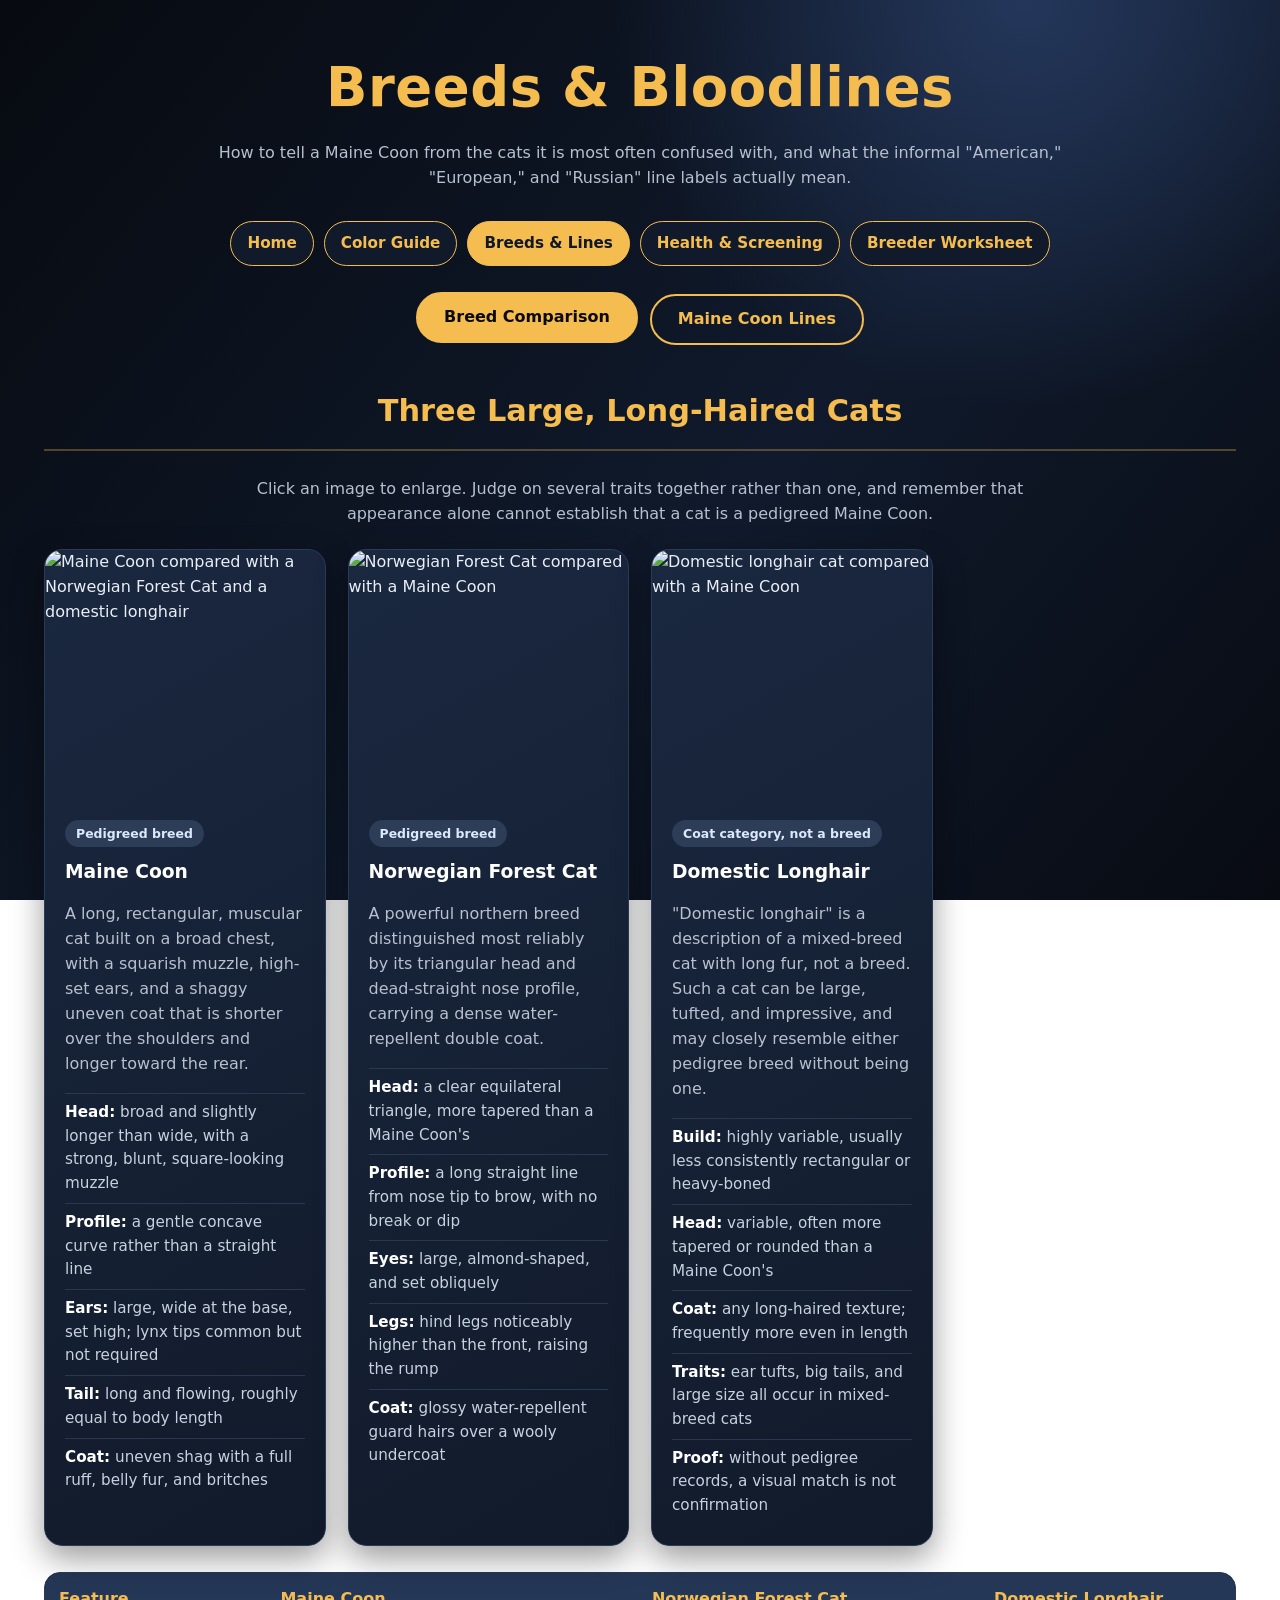
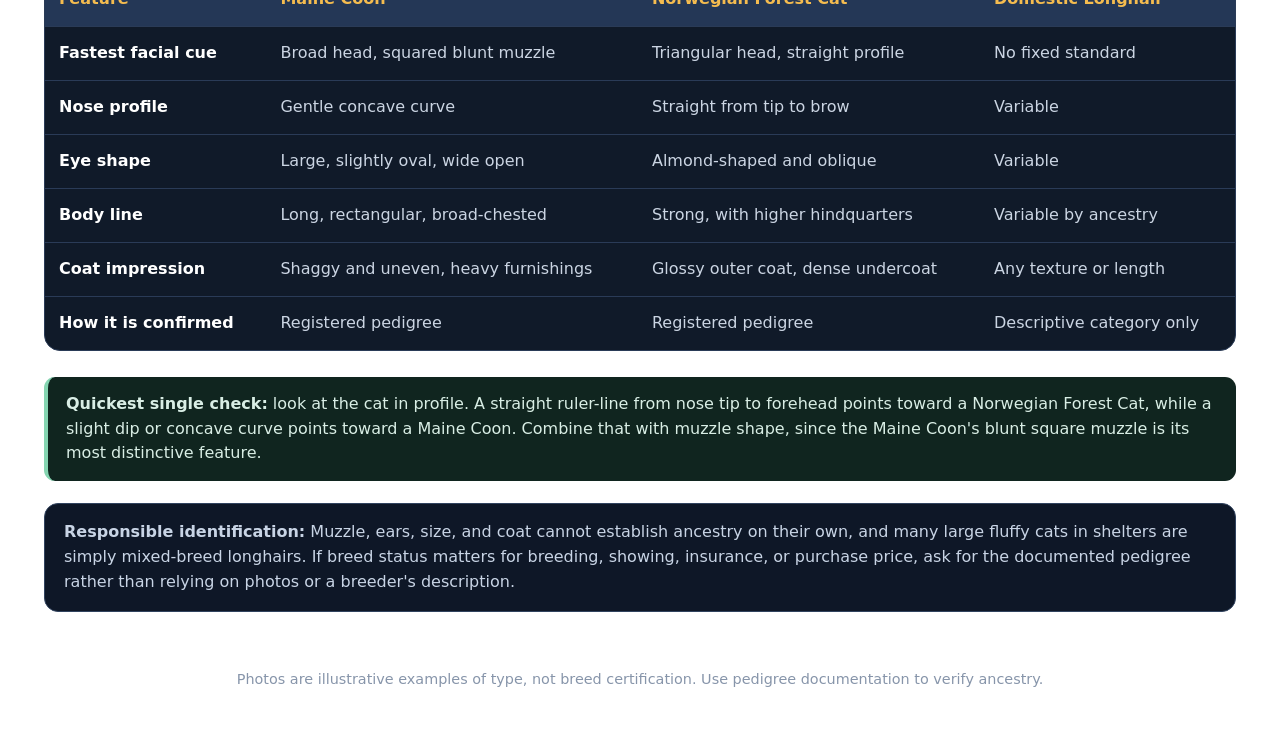
==== breeds.html @ 65a2067d "Add files via upload" ====
<!doctype html>
<html lang="en">
<head>
<meta charset="utf-8">
<meta name="viewport" content="width=device-width,initial-scale=1">
<title>Maine Coon vs Look-Alikes &amp; Bloodlines</title>
<meta name="description" content="Compare Maine Coon, Norwegian Forest Cat, and domestic longhair, plus American, European, and Russian Maine Coon type labels.">
<link rel="stylesheet" href="/styles.css">
</head>
<body>
<div class="wrap">

<header class="hero">
  <h1>Breeds &amp; Bloodlines</h1>
  <p class="lead">How to tell a Maine Coon from the cats it is most often confused with, and what the informal "American," "European," and "Russian" line labels actually mean.</p>
</header>

<nav class="nav">
  <a href="/">Home</a>
  <a href="/colors.html">Color Guide</a>
  <a href="/breeds.html" class="current">Breeds &amp; Lines</a>
  <a href="/health.html">Health &amp; Screening</a>
  <a href="/worksheet.html">Breeder Worksheet</a>
</nav>

<div class="filters">
  <button class="filter-btn active" data-page="compare">Breed Comparison</button>
  <button class="filter-btn" data-page="lines">Maine Coon Lines</button>
</div>

<!-- ================= COMPARISON ================= -->
<section id="page-compare">
  <h2 class="section-title">Three Large, Long-Haired Cats</h2>
  <p style="text-align:center;max-width:820px;margin:0 auto 22px">Click an image to enlarge. Judge on several traits together rather than one, and remember that appearance alone cannot establish that a cat is a pedigreed Maine Coon.</p>

  <div class="cards">
    <article class="card">
      <img class="thumb zoom" src="https://d2u1z1lopyfwlx.cloudfront.net/thumbnails/98c4ac18-af62-51c7-99b3-b4754ddc7099/df7c2d2d-f1d7-57b6-9dad-878066b2779b.jpg" alt="Maine Coon compared with a Norwegian Forest Cat and a domestic longhair" loading="lazy">
      <div class="body">
        <span class="badge">Pedigreed breed</span>
        <h3>Maine Coon</h3>
        <p>A long, rectangular, muscular cat built on a broad chest, with a squarish muzzle, high-set ears, and a shaggy uneven coat that is shorter over the shoulders and longer toward the rear.</p>
        <ul class="facts">
          <li><b>Head:</b> broad and slightly longer than wide, with a strong, blunt, square-looking muzzle</li>
          <li><b>Profile:</b> a gentle concave curve rather than a straight line</li>
          <li><b>Ears:</b> large, wide at the base, set high; lynx tips common but not required</li>
          <li><b>Tail:</b> long and flowing, roughly equal to body length</li>
          <li><b>Coat:</b> uneven shag with a full ruff, belly fur, and britches</li>
        </ul>
      </div>
    </article>

    <article class="card">
      <img class="thumb zoom" src="https://d2u1z1lopyfwlx.cloudfront.net/thumbnails/9e82d66a-a2ea-5ed7-b2c4-37ca50e24a2d/0af98422-8d5d-5204-9f00-361f34eddb23.jpg" alt="Norwegian Forest Cat compared with a Maine Coon" loading="lazy">
      <div class="body">
        <span class="badge">Pedigreed breed</span>
        <h3>Norwegian Forest Cat</h3>
        <p>A powerful northern breed distinguished most reliably by its triangular head and dead-straight nose profile, carrying a dense water-repellent double coat.</p>
        <ul class="facts">
          <li><b>Head:</b> a clear equilateral triangle, more tapered than a Maine Coon's</li>
          <li><b>Profile:</b> a long straight line from nose tip to brow, with no break or dip</li>
          <li><b>Eyes:</b> large, almond-shaped, and set obliquely</li>
          <li><b>Legs:</b> hind legs noticeably higher than the front, raising the rump</li>
          <li><b>Coat:</b> glossy water-repellent guard hairs over a wooly undercoat</li>
        </ul>
      </div>
    </article>

    <article class="card">
      <img class="thumb zoom" src="https://d2u1z1lopyfwlx.cloudfront.net/thumbnails/cb95076d-c4d8-52bc-852e-7e5d00450858/bbe4bd86-846d-5547-918f-bdd6e4f85275.jpg" alt="Domestic longhair cat compared with a Maine Coon" loading="lazy">
      <div class="body">
        <span class="badge">Coat category, not a breed</span>
        <h3>Domestic Longhair</h3>
        <p>"Domestic longhair" is a description of a mixed-breed cat with long fur, not a breed. Such a cat can be large, tufted, and impressive, and may closely resemble either pedigree breed without being one.</p>
        <ul class="facts">
          <li><b>Build:</b> highly variable, usually less consistently rectangular or heavy-boned</li>
          <li><b>Head:</b> variable, often more tapered or rounded than a Maine Coon's</li>
          <li><b>Coat:</b> any long-haired texture; frequently more even in length</li>
          <li><b>Traits:</b> ear tufts, big tails, and large size all occur in mixed-breed cats</li>
          <li><b>Proof:</b> without pedigree records, a visual match is not confirmation</li>
        </ul>
      </div>
    </article>
  </div>

  <div class="tablewrap">
    <table>
      <thead><tr><th>Feature</th><th>Maine Coon</th><th>Norwegian Forest Cat</th><th>Domestic Longhair</th></tr></thead>
      <tbody>
        <tr><td>Fastest facial cue</td><td>Broad head, squared blunt muzzle</td><td>Triangular head, straight profile</td><td>No fixed standard</td></tr>
        <tr><td>Nose profile</td><td>Gentle concave curve</td><td>Straight from tip to brow</td><td>Variable</td></tr>
        <tr><td>Eye shape</td><td>Large, slightly oval, wide open</td><td>Almond-shaped and oblique</td><td>Variable</td></tr>
        <tr><td>Body line</td><td>Long, rectangular, broad-chested</td><td>Strong, with higher hindquarters</td><td>Variable by ancestry</td></tr>
        <tr><td>Coat impression</td><td>Shaggy and uneven, heavy furnishings</td><td>Glossy outer coat, dense undercoat</td><td>Any texture or length</td></tr>
        <tr><td>How it is confirmed</td><td>Registered pedigree</td><td>Registered pedigree</td><td>Descriptive category only</td></tr>
      </tbody>
    </table>
  </div>

  <div class="tip">
    <b>Quickest single check:</b> look at the cat in profile. A straight ruler-line from nose tip to forehead points toward a Norwegian Forest Cat, while a slight dip or concave curve points toward a Maine Coon. Combine that with muzzle shape, since the Maine Coon's blunt square muzzle is its most distinctive feature.
  </div>

  <div class="note">
    <b>Responsible identification:</b> Muzzle, ears, size, and coat cannot establish ancestry on their own, and many large fluffy cats in shelters are simply mixed-breed longhairs. If breed status matters for breeding, showing, insurance, or purchase price, ask for the documented pedigree rather than relying on photos or a breeder's description.
  </div>
</section>

<!-- ================= LINES ================= -->
<section id="page-lines" style="display:none">
  <h2 class="section-title">American, European &amp; Russian Types</h2>
  <p style="text-align:center;max-width:860px;margin:0 auto 22px">These labels describe informal breeding styles and regional trends, not separate breeds or official genetic divisions. Individual cats vary widely, and most modern pedigrees blend ancestry across countries.</p>

  <div class="caution">
    <b>Important context:</b> There is no registry that splits the Maine Coon into "American," "European," or "Russian" breeds. All are the same breed judged against the same written standard. These terms are descriptive shorthand for a look, and in sales listings they are frequently used as marketing. Health testing, temperament, structure, and documented pedigree matter far more than the label.
  </div>

  <div class="grid2">
    <article class="card">
      <img class="thumb zoom" src="https://d2u1z1lopyfwlx.cloudfront.net/thumbnails/43e0be94-f7aa-5c41-b23b-7c900ca3e03b/ce134c10-041e-5e27-9976-3a50a143f596.jpg" alt="American style Maine Coon" loading="lazy">
      <div class="body">
        <span class="badge">Informal type label</span>
        <h3>American / "Sweet Type"</h3>
        <p>The traditional look closest to the original breed standard, generally read as softer and more balanced rather than deliberately exaggerated.</p>
        <ul class="facts">
          <li><b>Expression:</b> gentler and sweeter, often with rounder-looking eyes</li>
          <li><b>Muzzle:</b> strong and square but less dramatically projected</li>
          <li><b>Ears:</b> large and well-tufted, less vertically extreme</li>
          <li><b>Coat:</b> ranges from silky to moderately shaggy depending on the line</li>
          <li><b>Reality check:</b> "American" describes a style, not a genetic class</li>
        </ul>
      </div>
    </article>

    <article class="card">
      <img class="thumb zoom" src="https://d2u1z1lopyfwlx.cloudfront.net/thumbnails/43e0be94-f7aa-5c41-b23b-7c900ca3e03b/ce134c10-041e-5e27-9976-3a50a143f596.jpg" alt="European style Maine Coon" loading="lazy">
      <div class="body">
        <span class="badge">Informal type label</span>
        <h3>European / "Wild Type"</h3>
        <p>A more angular and dramatic interpretation, selected over recent decades for exaggerated versions of the same traits the standard already calls for.</p>
        <ul class="facts">
          <li><b>Expression:</b> more angular and intense, with pronounced cheekbones</li>
          <li><b>Muzzle:</b> typically longer, boxier, and more prominent</li>
          <li><b>Ears:</b> tall and upright with long lynx tips, often the signature trait</li>
          <li><b>Eyes:</b> may appear more oblique and deeper set</li>
          <li><b>Reality check:</b> exaggeration is a preference, and should never override structural soundness</li>
        </ul>
      </div>
    </article>

    <article class="card">
      <img class="thumb zoom" src="https://d2u1z1lopyfwlx.cloudfront.net/thumbnails/43e0be94-f7aa-5c41-b23b-7c900ca3e03b/ce134c10-041e-5e27-9976-3a50a143f596.jpg" alt="Russian line Maine Coon" loading="lazy">
      <div class="body">
        <span class="badge">Regional lineage label</span>
        <h3>Russian Line</h3>
        <p>A regional pedigree descriptor rather than a type of its own. Cats marketed as Russian line usually sit within the broader European dramatic-look trend, since Russian catteries have been influential in producing it.</p>
        <ul class="facts">
          <li><b>Marketing emphasis:</b> broad faces, strong cheekbones, heavy bone</li>
          <li><b>Coat:</b> dense, substantial coats are commonly highlighted</li>
          <li><b>Variation:</b> Russian breeders are not uniform in goals or quality</li>
          <li><b>Price:</b> the label is often used to justify a premium</li>
          <li><b>Verification:</b> judge the actual pedigree, testing, and contract, not the country</li>
        </ul>
      </div>
    </article>

    <article class="card">
      <img class="thumb zoom" src="https://d2u1z1lopyfwlx.cloudfront.net/thumbnails/43e0be94-f7aa-5c41-b23b-7c900ca3e03b/ce134c10-041e-5e27-9976-3a50a143f596.jpg" alt="Blended international Maine Coon lines" loading="lazy">
      <div class="body">
        <span class="badge">Common in modern breeding</span>
        <h3>Blended / International</h3>
        <p>Most working catteries now combine lines from several countries to balance health, genetic diversity, temperament, and type. This is the practical reality behind most pedigrees you will be shown.</p>
        <ul class="facts">
          <li><b>Appearance:</b> often a sweeter expression with larger ears or a stronger muzzle</li>
          <li><b>Pedigree:</b> may include American, European, and Russian ancestry within a few generations</li>
          <li><b>Goal:</b> standard-compliant structure and health rather than extremes</li>
          <li><b>Ask for:</b> multi-generation pedigree, cardiac screening, DNA panel results</li>
          <li><b>Bottom line:</b> choose the breeder and the individual cat, not the label</li>
        </ul>
      </div>
    </article>
  </div>

  <div class="tablewrap">
    <table>
      <thead><tr><th>What to assess</th><th>Why it matters</th><th>What to ask</th></tr></thead>
      <tbody>
        <tr><td>Pedigree documentation</td><td>It is the only thing that establishes registered ancestry and shows whether a regional claim is meaningful.</td><td>"May I see the registered multi-generation pedigree?"</td></tr>
        <tr><td>Health testing</td><td>Inherited disease risk is independent of visual type; no line is exempt.</td><td>"Which DNA tests and cardiac screening do you run on both parents, and how recently?"</td></tr>
        <tr><td>Structural balance</td><td>Extreme features should never displace sound structure, comfort, or welfare.</td><td>"How do your cats meet the registry standard while staying healthy?"</td></tr>
        <tr><td>Temperament and rearing</td><td>Socialization and upbringing shape adult behavior far more than country of origin.</td><td>"How are kittens raised and socialized, and what support follows placement?"</td></tr>
      </tbody>
    </table>
  </div>

  <div class="flag">
    <b>Watch for this claim:</b> if a seller says a particular line does not need health testing, or that "European" or "Russian" ancestry guarantees a healthier or larger cat, treat it as a warning sign. Size and type are not health credentials, and every breeding line benefits from screening. Compare what you are told against the <a href="/health.html">health and screening page</a>.
  </div>
</section>

<footer>Photos are illustrative examples of type, not breed certification. Use pedigree documentation to verify ancestry.</footer>
</div>

<div class="modal" id="modal" role="dialog" aria-modal="true">
  <div class="inner" style="grid-template-columns:1fr">
    <button class="close" aria-label="Close">×</button>
    <img id="mImg" src="" alt="" style="border-radius:18px;max-height:80vh;object-fit:contain">
    <div class="detail" style="padding:18px"><p class="sub" id="mCap" style="text-align:center;margin:0"></p></div>
  </div>
</div>

<script>
document.querySelectorAll(".filter-btn").forEach(b=>{
  b.addEventListener("click",()=>{
    document.querySelectorAll(".filter-btn").forEach(x=>x.classList.remove("active"));
    b.classList.add("active");
    const p=b.dataset.page;
    document.getElementById("page-compare").style.display = p==="compare"?"":"none";
    document.getElementById("page-lines").style.display   = p==="lines"?"":"none";
    window.scrollTo({top:0,behavior:"smooth"});
  });
});

const modal=document.getElementById("modal");
document.addEventListener("click",e=>{
  const img=e.target.closest(".zoom");
  if(img){
    document.getElementById("mImg").src=img.src;
    document.getElementById("mImg").alt=img.alt;
    document.getElementById("mCap").textContent=img.alt;
    modal.classList.add("open");
    document.body.style.overflow="hidden";
    return;
  }
  if(e.target.classList.contains("close")||e.target===modal){
    modal.classList.remove("open");
    document.body.style.overflow="auto";
  }
});
document.addEventListener("keydown",e=>{
  if(e.key==="Escape"){modal.classList.remove("open");document.body.style.overflow="auto"}
});
if(location.hash==="#lines")document.querySelector('[data-page="lines"]').click();
</script>
</body>
</html>
---- styles.css ----
:root{
  --gold:#f5bc4f;
  --line:#2a3b57;
  --text:#e9eef7;
  --muted:#b6c0cf;
  --green:#85d5b1;
  --blue:#7bbcff;
  --red:#ff8392;
  --pink:#f29ab2;
  --panel:#111a2a;
}
*{box-sizing:border-box}
body{
  margin:0;
  background:radial-gradient(circle at 80% 0,#24375b 0,transparent 30%),
             linear-gradient(130deg,#070a10,#101a2c 57%,#080b12);
  background-attachment:fixed;
  font-family:Inter,system-ui,-apple-system,"Segoe UI",sans-serif;
  color:var(--text);
  line-height:1.56;
}
.wrap{max-width:1240px;margin:auto;padding:24px}
header.hero{text-align:center;padding:22px 0 8px}
h1{font-size:clamp(1.9rem,5vw,3.4rem);margin:0;color:var(--gold);letter-spacing:.01em}
h2{color:var(--gold);margin:0 0 12px;font-size:1.55rem}
h3{margin:0 0 8px;color:#fff}
p{color:var(--muted)}
a{color:var(--blue)}
.lead{max-width:900px;margin:10px auto 0}

/* NAV */
.nav{display:flex;justify-content:center;flex-wrap:wrap;gap:10px;margin:22px 0 28px}
.nav a{
  padding:10px 16px;border:1px solid var(--gold);border-radius:99px;
  background:#101a2a;color:var(--gold);font-weight:750;text-decoration:none;font-size:.95rem;
}
.nav a:hover{background:var(--gold);color:#111827}
.nav a.current{background:var(--gold);color:#111827}

/* CARDS */
.cards{display:grid;grid-template-columns:repeat(auto-fill,minmax(280px,1fr));gap:22px}
.grid2{display:grid;grid-template-columns:repeat(2,1fr);gap:20px}
.card{
  background:linear-gradient(150deg,#1a2840,#111a2a);
  border:1px solid var(--line);border-radius:18px;overflow:hidden;
  box-shadow:0 12px 32px #0006;transition:.25s;
}
.card:hover{border-color:var(--gold);transform:translateY(-4px)}
.card .body{padding:20px}
.card.pad{padding:23px}
.thumb{width:100%;height:250px;object-fit:cover;display:block;cursor:zoom-in}
.badge{display:inline-block;padding:4px 11px;border-radius:99px;font-size:.78rem;font-weight:800;background:#2d3d58;color:#dce8fc;margin-bottom:10px}
.badge.major{background:#54222d;color:#ffd2d9}
.badge.inherited{background:#263b62;color:#d5e6ff}
.badge.both{background:linear-gradient(135deg,#667eea,#764ba2);color:#fff}
.badge.female{background:linear-gradient(135deg,#f093fb,#f5576c);color:#fff}
.sub{font-size:.94rem;color:#9fadc0;font-style:italic;margin:0 0 8px}
.facts{list-style:none;padding:0;margin:13px 0 0}
.facts li{padding:7px 0;border-top:1px solid #29384f;color:#c7d1df;font-size:.95rem}
.facts b{color:#fff}
.row{display:grid;grid-template-columns:1fr 1fr;gap:14px;margin-top:16px}
.box{padding:14px;border-radius:11px;background:#0e1726;border:1px solid #263956}
.box h4{margin:0 0 6px;color:var(--blue);font-size:.94rem}
.box ul{margin:0;padding-left:18px;color:#c6d1df;font-size:.93rem}
.box li{margin:5px 0}

/* CALLOUTS */
.note{border:1px solid #31435f;background:#0e1727;border-radius:14px;padding:16px 19px;margin:22px 0;color:#c8d4e5}
.tip{border-left:4px solid var(--green);background:#10251f;border-radius:11px;padding:15px 18px;margin:18px 0;color:#d9eee5}
.caution{border-left:4px solid var(--pink);background:#281725;border-radius:11px;padding:15px 18px;margin:18px 0;color:#f0d5e0}
.flag{border-left:4px solid var(--red);background:#2a1a21;border-radius:11px;padding:15px 18px;margin:18px 0;color:#f0ced3}
.small{font-size:.9rem;color:#93a1b5}

/* TABLES */
.tablewrap{overflow:auto;background:#101a29;border:1px solid var(--line);border-radius:16px;margin:26px 0}
table{border-collapse:collapse;width:100%;min-width:780px}
th{padding:14px;text-align:left;background:#243756;color:var(--gold)}
td{padding:14px;border-top:1px solid #2a3b57;vertical-align:top;color:#cbd5e3}
td:first-child{color:#fff;font-weight:750}

/* SECTION TITLES */
.section-title{text-align:center;font-size:1.9rem;color:var(--gold);margin:42px 0 26px;padding-bottom:14px;border-bottom:2px solid #f5bc4f4d}

/* FILTERS */
.filters{display:flex;justify-content:center;gap:12px;flex-wrap:wrap;margin:26px 0}
.filter-btn{
  padding:11px 26px;font:inherit;font-weight:700;border:2px solid var(--gold);
  background:transparent;color:var(--gold);border-radius:30px;cursor:pointer;transition:.25s
}
.filter-btn:hover,.filter-btn.active{background:var(--gold);color:#0a0a0a;transform:translateY(-2px)}

/* MODAL */
.modal{position:fixed;inset:0;display:none;background:#000e;z-index:60;align-items:center;justify-content:center;padding:20px;backdrop-filter:blur(4px)}
.modal.open{display:flex}
.modal .inner{
  background:linear-gradient(135deg,#1a1a2e,#16213e);border:2px solid var(--gold);
  border-radius:20px;max-width:1150px;width:100%;max-height:92vh;overflow:auto;position:relative;
  display:grid;grid-template-columns:1fr 1fr;
}
.modal img{width:100%;height:100%;max-height:88vh;object-fit:cover;display:block;border-radius:18px 0 0 18px}
.modal .detail{padding:38px}
.modal h3{font-size:2rem;color:var(--gold);margin-bottom:12px}
.modal .desc{color:#d0d0d0;line-height:1.75;margin-bottom:22px}
.varbox{background:#f5bc4f1a;padding:18px;border-radius:10px;border-left:4px solid var(--gold)}
.varbox h4{color:var(--gold);margin:0 0 10px;font-size:1.1rem}
.varbox ul{list-style:none;padding:0;margin:0}
.varbox li{padding:6px 0 6px 20px;position:relative;color:#c0c0c0}
.varbox li:before{content:"▸";position:absolute;left:0;color:var(--gold)}
.genderline{margin-top:20px;padding:14px;border-radius:10px;text-align:center;font-weight:700}
.close{
  position:absolute;top:14px;right:18px;border:none;background:var(--gold);color:#111;
  font-size:24px;width:40px;height:40px;border-radius:50%;cursor:pointer;font-weight:900;z-index:5
}
.close:hover{transform:rotate(90deg);transition:.3s}

/* TIMELINE */
.stage{display:grid;grid-template-columns:170px 1fr;gap:22px;padding:22px 0;border-bottom:1px solid #2a3b57}
.stage:last-child{border-bottom:none}
.age{color:var(--gold);font-size:1.22rem;font-weight:850}
.age span{display:block;font-size:.82rem;color:#9cacbf;font-weight:600;margin-top:3px}
.stage ul{margin:9px 0 0;padding-left:18px;color:#d5deeb}
.stage li{margin:6px 0}

/* CHECKLIST */
.checklist{background:#10251f;border:1px solid #356253;border-radius:18px;padding:24px;margin-top:26px}
.checklist h2{color:var(--green)}
.checks{display:grid;grid-template-columns:repeat(2,1fr);gap:8px 22px}
.checks div{padding:9px 0;border-bottom:1px solid #2d554a;color:#d5e6df}
.checks div:before{content:"✓";color:var(--green);font-weight:900;margin-right:10px}
.emergency{margin-top:24px;background:#2b1820;border:1px solid #814551;border-radius:18px;padding:23px}
.emergency h2{color:#ffadb6}
.emergency ul{margin:8px 0 0;padding-left:20px;color:#f0ced3}

/* FORMS / WORKSHEET */
.toolbar{
  position:sticky;top:0;z-index:20;display:flex;flex-wrap:wrap;gap:10px;align-items:center;justify-content:center;
  background:#0b1322f2;border:1px solid var(--line);border-radius:14px;padding:12px;margin-bottom:20px;backdrop-filter:blur(6px)
}
button{font:inherit;font-weight:750;cursor:pointer;border-radius:10px;padding:10px 16px;border:1px solid var(--line);background:#1b2942;color:var(--text)}
button.primary{background:var(--gold);color:#111827;border-color:var(--gold)}
button.ghost{background:transparent;color:var(--muted)}
button:hover{filter:brightness(1.12)}
.status{color:var(--green);font-size:.9rem;min-width:150px;text-align:center}
.section{background:linear-gradient(150deg,#1a2840,#111a2a);border:1px solid var(--line);border-radius:18px;padding:22px;margin-bottom:22px;box-shadow:0 12px 30px #0006}
.pair{display:grid;grid-template-columns:1fr 1fr;gap:16px}
label{display:block;font-weight:700;color:#fff;margin:14px 0 6px;font-size:.96rem}
.hint{display:block;font-weight:500;color:#93a1b5;font-size:.85rem;margin-top:3px}
input[type=text],input[type=date],textarea,select{
  width:100%;background:#0d1626;border:1px solid #2b3d5b;color:var(--text);border-radius:10px;padding:11px 12px;font:inherit
}
textarea{min-height:78px;resize:vertical}
input:focus,textarea:focus,select:focus{outline:none;border-color:var(--gold);box-shadow:0 0 0 2px #f5bc4f33}
.qa{border:1px solid #263956;background:#0e1726;border-radius:13px;padding:15px;margin-top:14px}
.qa .q{font-weight:750;color:#fff;margin:0 0 4px}
.qa .why{color:#8fa0b8;font-size:.87rem;margin:0 0 10px}
.chips{display:flex;gap:8px;flex-wrap:wrap;margin-bottom:10px}
.chip{padding:6px 13px;border-radius:99px;border:1px solid #33456a;background:#152238;color:#c3d0e3;font-size:.85rem;cursor:pointer}
.chip.on-yes{background:#1d4536;border-color:#3f8b6d;color:#c8f3e0}
.chip.on-no{background:#4a2029;border-color:#8d4d59;color:#ffd3da}
.chip.on-na{background:#33405a;border-color:#5c6f96;color:#d9e3f5}
.count{text-align:center;color:var(--muted);margin:6px 0 8px;font-size:.93rem}
.bar{height:9px;border-radius:99px;background:#1b2740;overflow:hidden;margin:0 auto 18px;max-width:520px}
.bar span{display:block;height:100%;width:0;background:linear-gradient(90deg,var(--gold),var(--green));transition:width .3s}

footer{text-align:center;color:#8795aa;font-size:.9rem;padding:34px 0 14px}

@media(max-width:850px){
  .wrap{padding:16px}
  .grid2,.row,.checks,.pair{grid-template-columns:1fr}
  .modal .inner{grid-template-columns:1fr}
  .modal img{max-height:330px;border-radius:18px 18px 0 0}
  .modal .detail{padding:26px}
  .stage{grid-template-columns:1fr;gap:5px}
  .toolbar{position:static}
}
@media print{
  body{background:#fff;color:#000}
  .nav,.toolbar,.chips,.bar{display:none}
  .section,.card{background:#fff;border:1px solid #999;box-shadow:none}
  h1,h2,h3,label,.qa .q{color:#000}
  input,textarea,select{border:1px solid #999;color:#000;background:#fff}
}
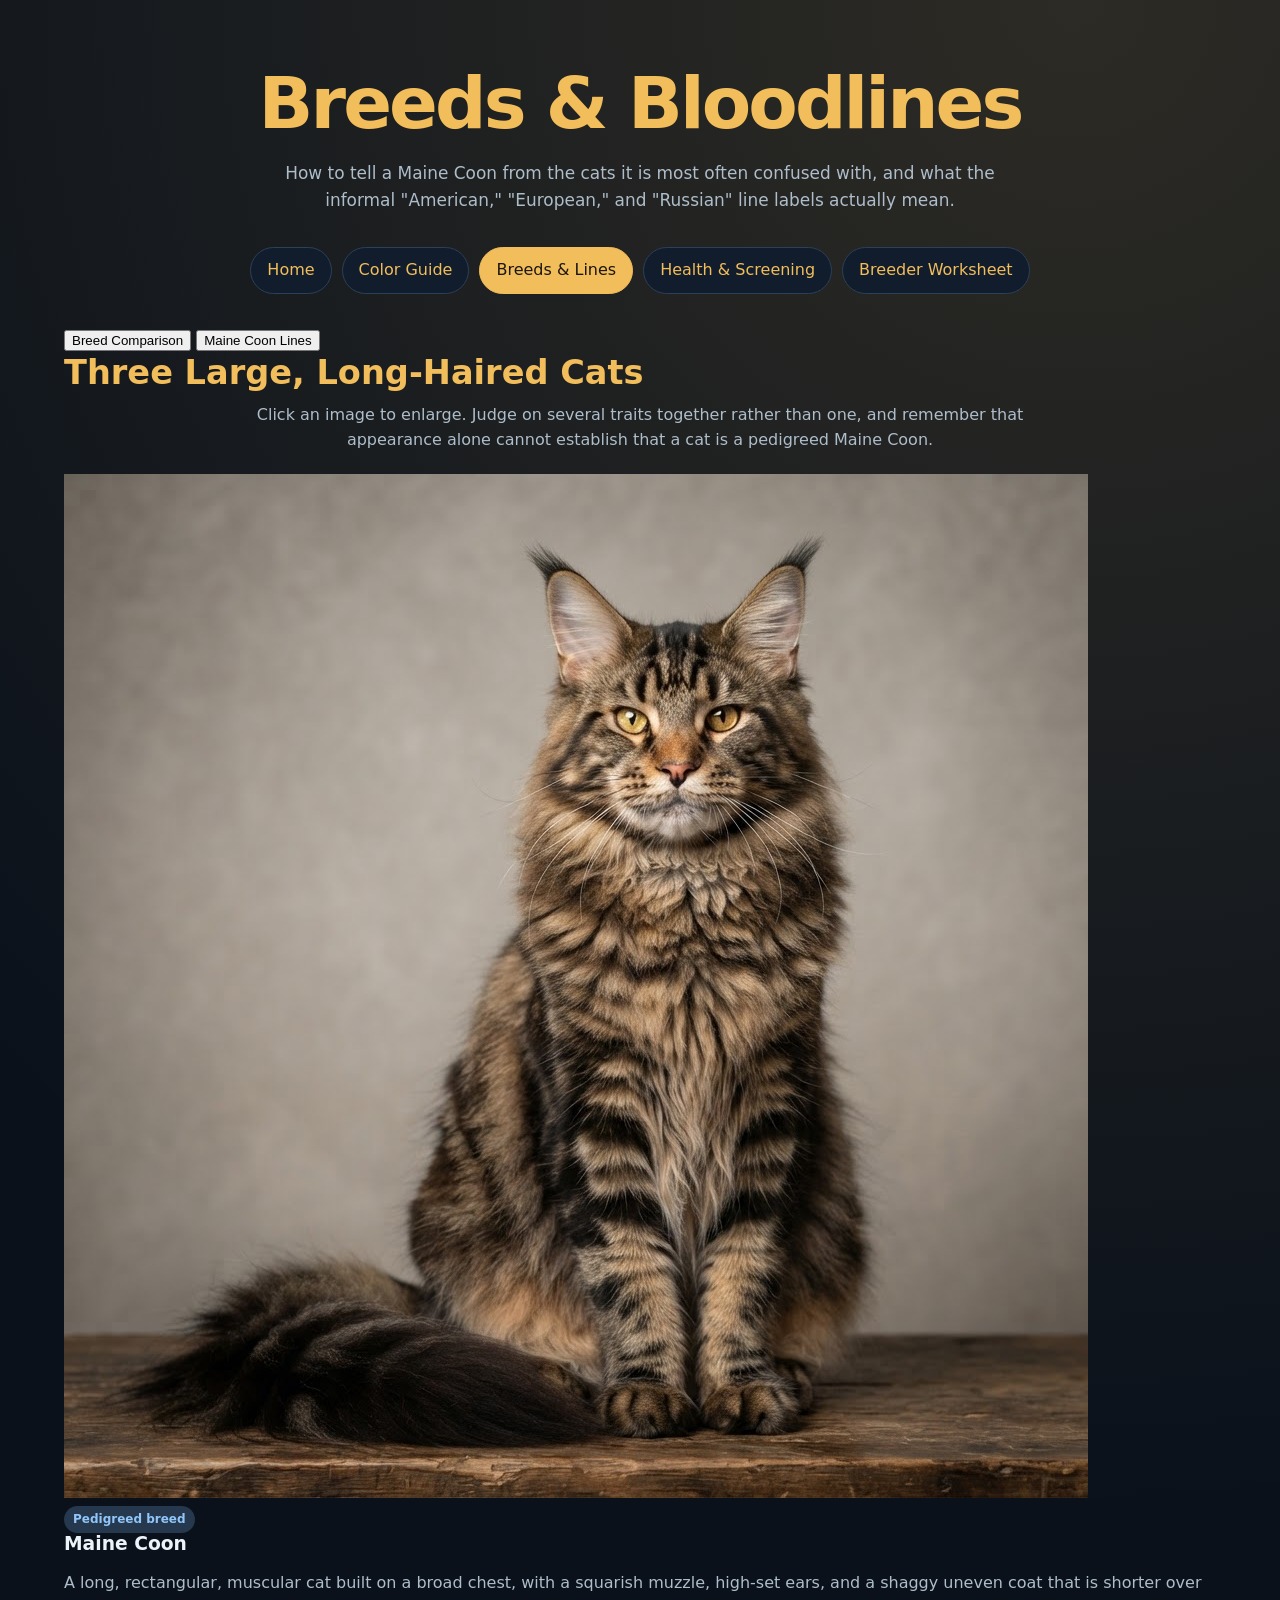
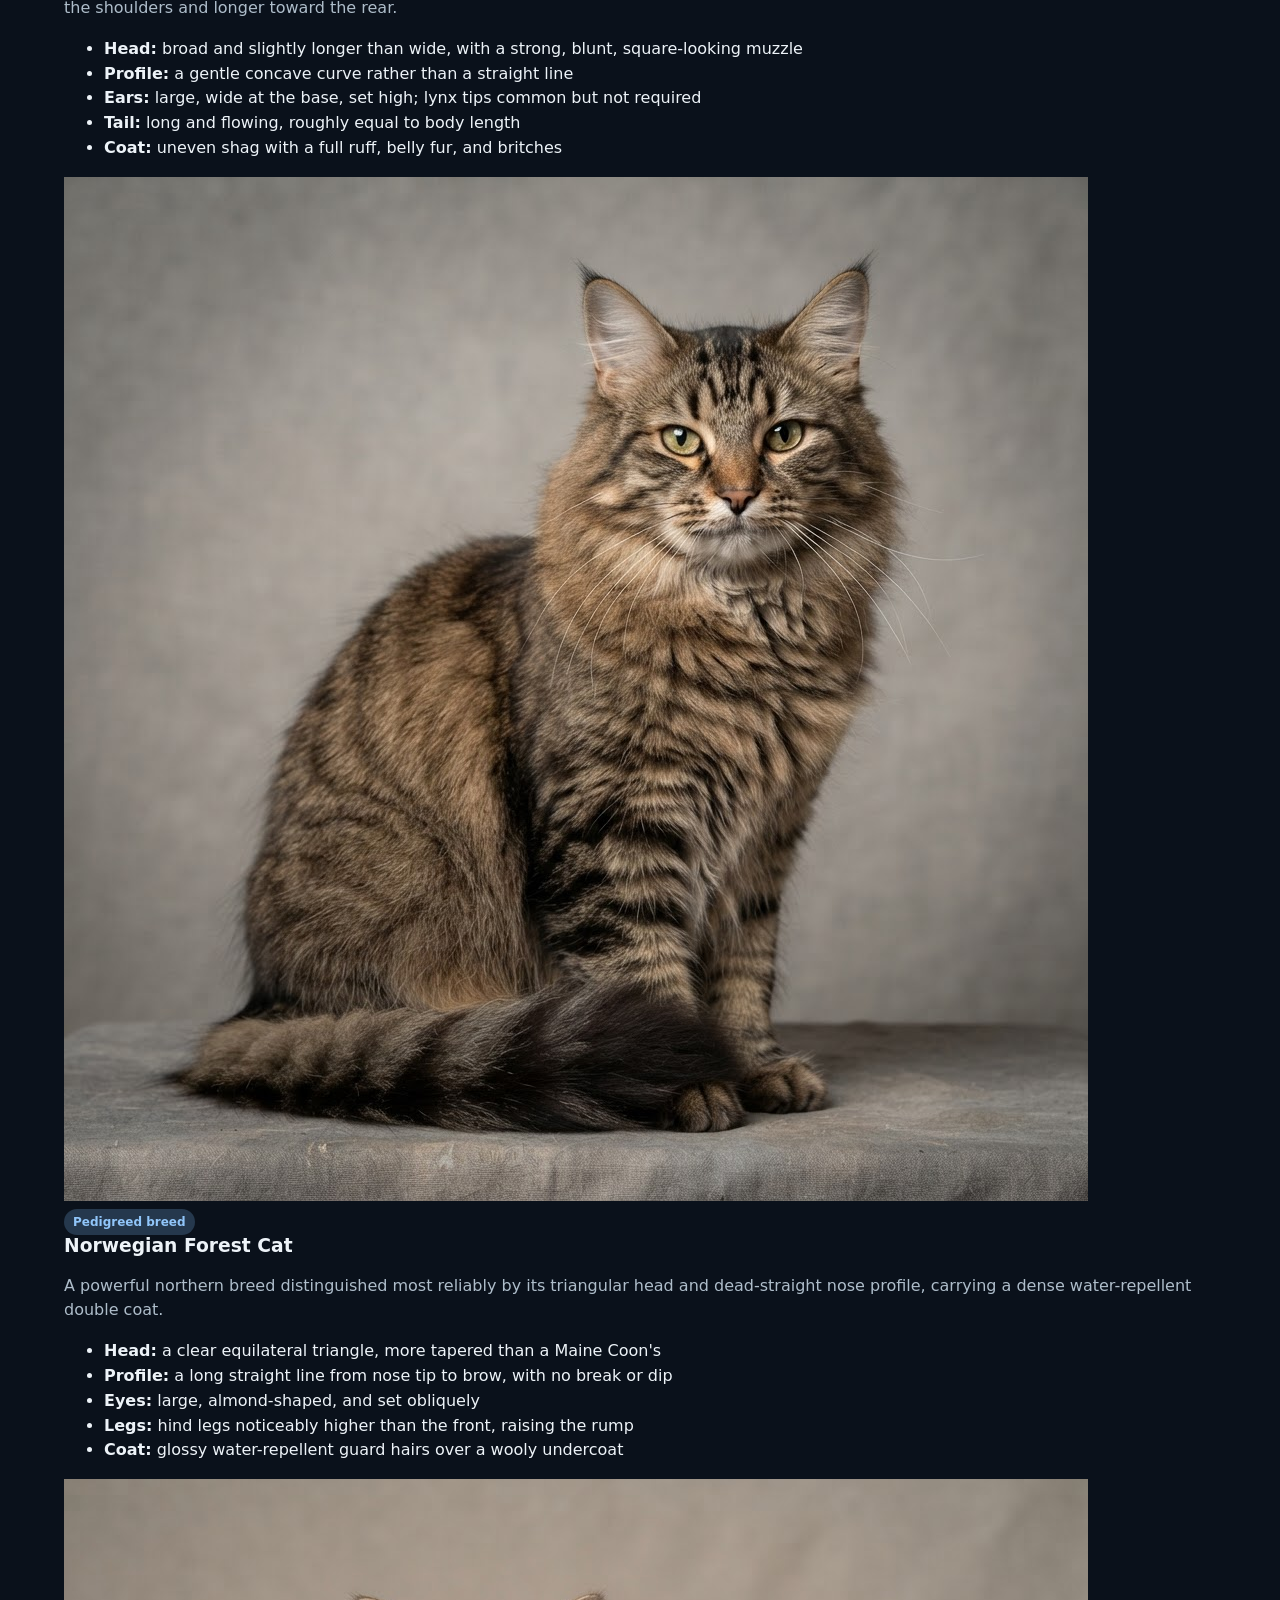
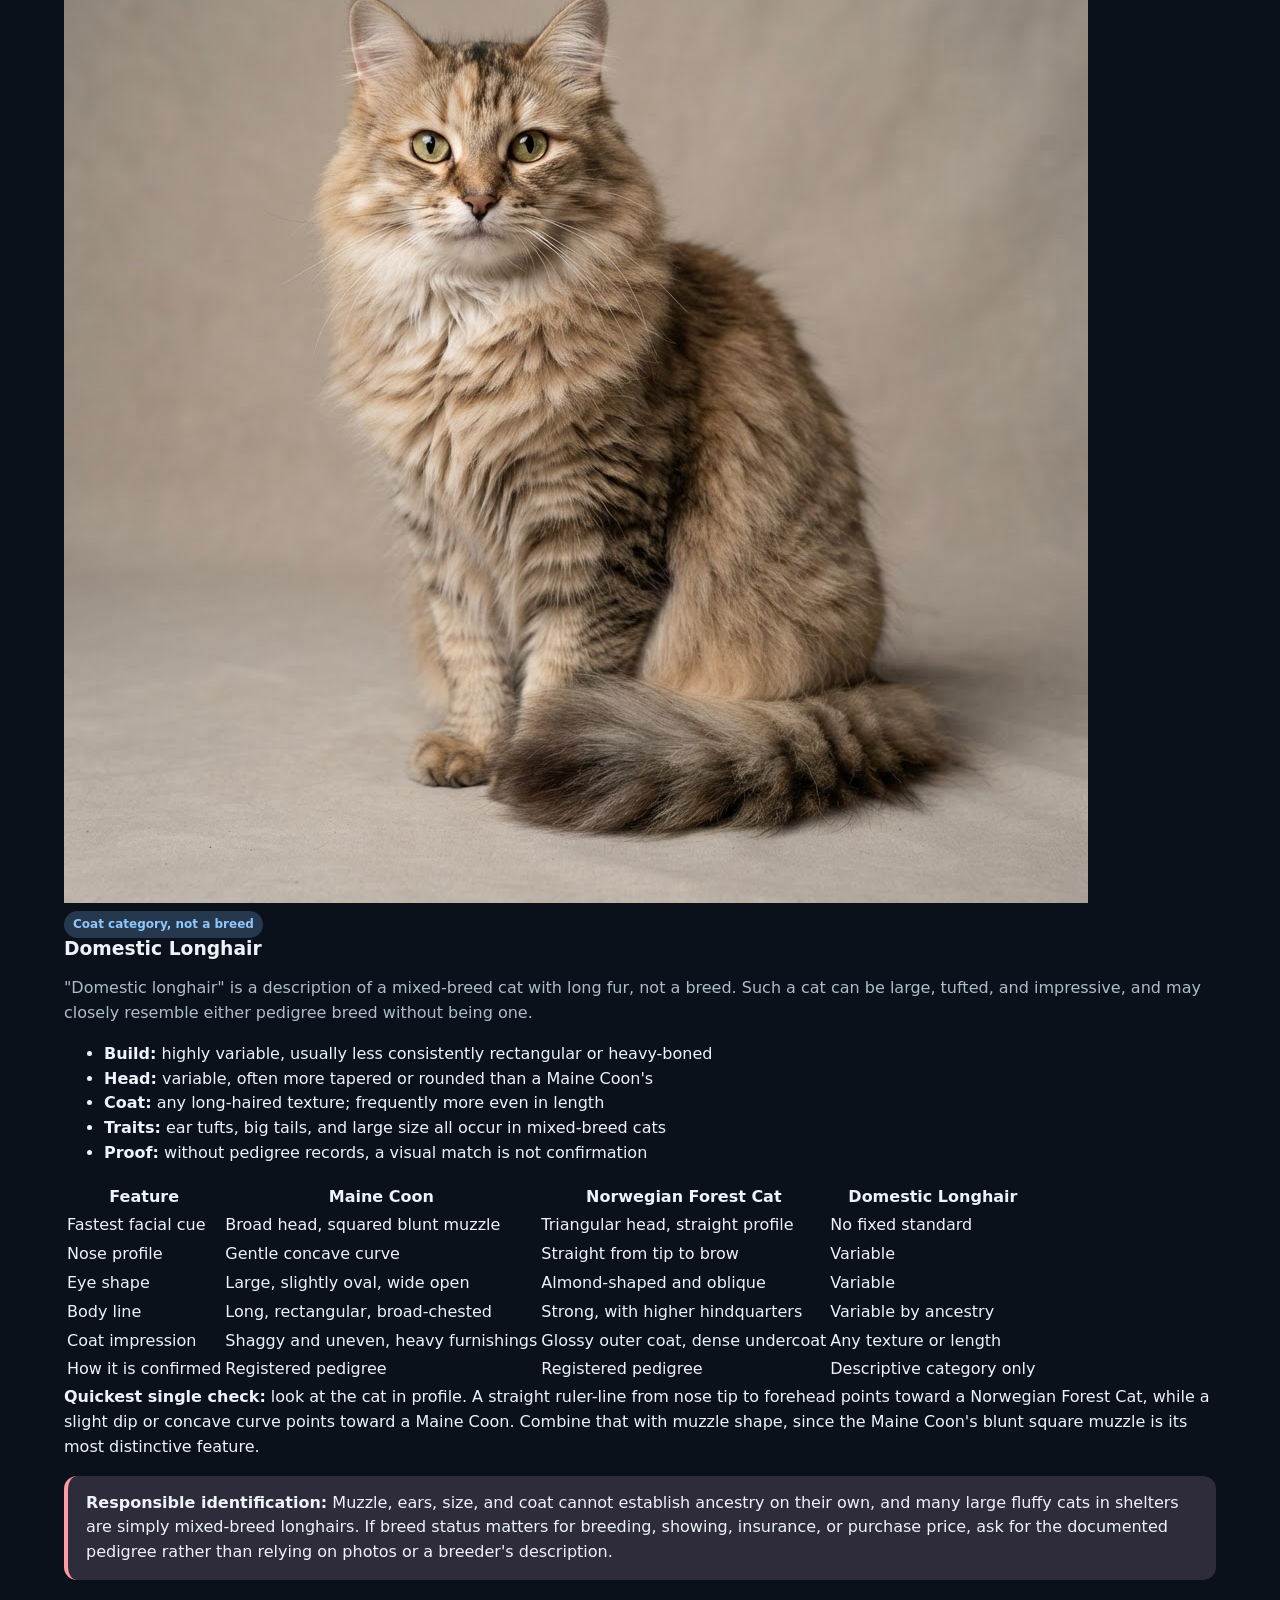
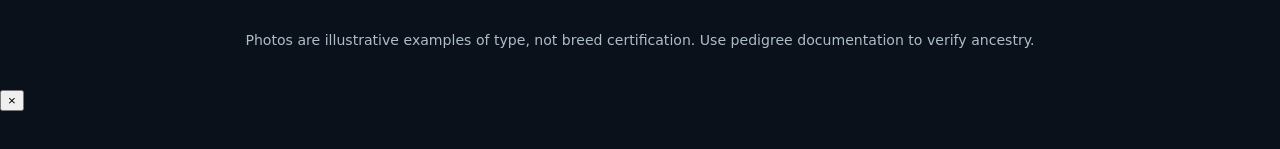
==== commit 8ecd5879: "Audit and correct breed photo mappings" ====
--- a/breeds.html
+++ b/breeds.html
@@ -35,7 +35,7 @@
 
   <div class="cards">
     <article class="card">
-      <img class="thumb zoom" src="https://d2u1z1lopyfwlx.cloudfront.net/thumbnails/98c4ac18-af62-51c7-99b3-b4754ddc7099/df7c2d2d-f1d7-57b6-9dad-878066b2779b.jpg" alt="Maine Coon compared with a Norwegian Forest Cat and a domestic longhair" loading="lazy">
+      <img class="thumb zoom" src="/maine-coon-brown-tabby.png" alt="Maine Coon compared with a Norwegian Forest Cat and a domestic longhair" loading="lazy">
       <div class="body">
         <span class="badge">Pedigreed breed</span>
         <h3>Maine Coon</h3>
@@ -51,7 +51,7 @@
     </article>
 
     <article class="card">
-      <img class="thumb zoom" src="https://d2u1z1lopyfwlx.cloudfront.net/thumbnails/9e82d66a-a2ea-5ed7-b2c4-37ca50e24a2d/0af98422-8d5d-5204-9f00-361f34eddb23.jpg" alt="Norwegian Forest Cat compared with a Maine Coon" loading="lazy">
+      <img class="thumb zoom" src="/norwegian-forest-cat.png" alt="Norwegian Forest Cat compared with a Maine Coon" loading="lazy">
       <div class="body">
         <span class="badge">Pedigreed breed</span>
         <h3>Norwegian Forest Cat</h3>
@@ -67,7 +67,7 @@
     </article>
 
     <article class="card">
-      <img class="thumb zoom" src="https://d2u1z1lopyfwlx.cloudfront.net/thumbnails/cb95076d-c4d8-52bc-852e-7e5d00450858/bbe4bd86-846d-5547-918f-bdd6e4f85275.jpg" alt="Domestic longhair cat compared with a Maine Coon" loading="lazy">
+      <img class="thumb zoom" src="/domestic-longhair.png" alt="Domestic longhair cat compared with a Maine Coon" loading="lazy">
       <div class="body">
         <span class="badge">Coat category, not a breed</span>
         <h3>Domestic Longhair</h3>
@@ -117,7 +117,7 @@
 
   <div class="grid2">
     <article class="card">
-      <img class="thumb zoom" src="https://d2u1z1lopyfwlx.cloudfront.net/thumbnails/43e0be94-f7aa-5c41-b23b-7c900ca3e03b/ce134c10-041e-5e27-9976-3a50a143f596.jpg" alt="American style Maine Coon" loading="lazy">
+      <img class="thumb zoom" src="/maine-coon-american-type.png" alt="Illustrative American-style Maine Coon" loading="lazy">
       <div class="body">
         <span class="badge">Informal type label</span>
         <h3>American / "Sweet Type"</h3>
@@ -133,7 +133,7 @@
     </article>
 
     <article class="card">
-      <img class="thumb zoom" src="https://d2u1z1lopyfwlx.cloudfront.net/thumbnails/43e0be94-f7aa-5c41-b23b-7c900ca3e03b/ce134c10-041e-5e27-9976-3a50a143f596.jpg" alt="European style Maine Coon" loading="lazy">
+      <img class="thumb zoom" src="/maine-coon-european-type.png" alt="Illustrative European-style Maine Coon" loading="lazy">
       <div class="body">
         <span class="badge">Informal type label</span>
         <h3>European / "Wild Type"</h3>
@@ -149,7 +149,7 @@
     </article>
 
     <article class="card">
-      <img class="thumb zoom" src="https://d2u1z1lopyfwlx.cloudfront.net/thumbnails/43e0be94-f7aa-5c41-b23b-7c900ca3e03b/ce134c10-041e-5e27-9976-3a50a143f596.jpg" alt="Russian line Maine Coon" loading="lazy">
+      <img class="thumb zoom" src="/maine-coon-russian-line.png" alt="Illustrative Russian-line Maine Coon" loading="lazy">
       <div class="body">
         <span class="badge">Regional lineage label</span>
         <h3>Russian Line</h3>
@@ -165,7 +165,7 @@
     </article>
 
     <article class="card">
-      <img class="thumb zoom" src="https://d2u1z1lopyfwlx.cloudfront.net/thumbnails/43e0be94-f7aa-5c41-b23b-7c900ca3e03b/ce134c10-041e-5e27-9976-3a50a143f596.jpg" alt="Blended international Maine Coon lines" loading="lazy">
+      <img class="thumb zoom" src="/maine-coon-blended-lines.png" alt="Illustrative blended international Maine Coon lines" loading="lazy">
       <div class="body">
         <span class="badge">Common in modern breeding</span>
         <h3>Blended / International</h3>
--- a/styles.css
+++ b/styles.css
@@ -1,182 +1,109 @@
-:root{
-  --gold:#f5bc4f;
-  --line:#2a3b57;
-  --text:#e9eef7;
-  --muted:#b6c0cf;
-  --green:#85d5b1;
-  --blue:#7bbcff;
-  --red:#ff8392;
-  --pink:#f29ab2;
-  --panel:#111a2a;
+:root {
+  --bg: #0a111b;
+  --surface: #111d2c;
+  --surface-strong: #17283c;
+  --line: #2b4059;
+  --text: #edf3f8;
+  --muted: #aebdca;
+  --brand: #f2bd5b;
+  --brand-ink: #1b160d;
+  --green: #7bd1ae;
+  --red: #ff9aa6;
+  --blue: #91c6fa;
+  --shadow: rgba(0, 0, 0, .28);
 }
-*{box-sizing:border-box}
-body{
-  margin:0;
-  background:radial-gradient(circle at 80% 0,#24375b 0,transparent 30%),
-             linear-gradient(130deg,#070a10,#101a2c 57%,#080b12);
-  background-attachment:fixed;
-  font-family:Inter,system-ui,-apple-system,"Segoe UI",sans-serif;
-  color:var(--text);
-  line-height:1.56;
+:root[data-theme="light"] {
+  --bg: #f4f1e9;
+  --surface: #fffdf8;
+  --surface-strong: #f0eadf;
+  --line: #d5c9b9;
+  --text: #243126;
+  --muted: #667266;
+  --brand: #9d651c;
+  --brand-ink: #fffaf0;
+  --green: #2d7656;
+  --red: #a94d56;
+  --blue: #286790;
+  --shadow: rgba(68, 52, 33, .13);
 }
-.wrap{max-width:1240px;margin:auto;padding:24px}
-header.hero{text-align:center;padding:22px 0 8px}
-h1{font-size:clamp(1.9rem,5vw,3.4rem);margin:0;color:var(--gold);letter-spacing:.01em}
-h2{color:var(--gold);margin:0 0 12px;font-size:1.55rem}
-h3{margin:0 0 8px;color:#fff}
-p{color:var(--muted)}
-a{color:var(--blue)}
-.lead{max-width:900px;margin:10px auto 0}
-
-/* NAV */
-.nav{display:flex;justify-content:center;flex-wrap:wrap;gap:10px;margin:22px 0 28px}
-.nav a{
-  padding:10px 16px;border:1px solid var(--gold);border-radius:99px;
-  background:#101a2a;color:var(--gold);font-weight:750;text-decoration:none;font-size:.95rem;
+* { box-sizing: border-box; }
+html { scroll-behavior: smooth; }
+body {
+  margin: 0;
+  background: radial-gradient(circle at 84% 0, color-mix(in srgb, var(--brand) 15%, transparent), transparent 30%), var(--bg);
+  color: var(--text);
+  font-family: Inter, ui-sans-serif, system-ui, -apple-system, sans-serif;
+  line-height: 1.55;
+  transition: background .25s, color .25s;
 }
-.nav a:hover{background:var(--gold);color:#111827}
-.nav a.current{background:var(--gold);color:#111827}
-
-/* CARDS */
-.cards{display:grid;grid-template-columns:repeat(auto-fill,minmax(280px,1fr));gap:22px}
-.grid2{display:grid;grid-template-columns:repeat(2,1fr);gap:20px}
-.card{
-  background:linear-gradient(150deg,#1a2840,#111a2a);
-  border:1px solid var(--line);border-radius:18px;overflow:hidden;
-  box-shadow:0 12px 32px #0006;transition:.25s;
+.wrap { max-width: 1200px; margin: 0 auto; padding: 24px; }
+.hero { text-align: center; padding: 36px 0 8px; position: relative; }
+h1, h2, h3 { line-height: 1.2; }
+h1 { color: var(--brand); font-size: clamp(2.2rem, 6vw, 4.5rem); letter-spacing: -.04em; margin: 0; }
+h2 { color: var(--brand); font-size: clamp(1.55rem, 3vw, 2.1rem); margin: 0 0 10px; }
+h3 { margin: 0 0 8px; }
+p { color: var(--muted); }
+.lead { max-width: 760px; margin: 14px auto 0; font-size: 1.06rem; }
+.theme-btn { position: absolute; right: 0; top: 18px; border: 1px solid var(--line); border-radius: 999px; background: var(--surface); color: var(--text); padding: 9px 14px; cursor: pointer; }
+.nav { display: flex; justify-content: center; flex-wrap: wrap; gap: 10px; margin: 26px 0 34px; }
+.nav a, .primary-btn, .secondary-btn { border-radius: 999px; padding: 10px 16px; text-decoration: none; font-weight: 750; border: 1px solid var(--line); cursor: pointer; font: inherit; }
+.nav a { color: var(--brand); background: var(--surface); }
+.nav a:hover, .nav a.current { color: var(--brand-ink); background: var(--brand); border-color: var(--brand); }
+.finder-step { display: none; scroll-margin-top: 20px; }
+.finder-step.active { display: block; animation: rise .35s ease both; }
+@keyframes rise { from { opacity: 0; transform: translateY(12px); } to { opacity: 1; transform: none; } }
+.sub { margin-top: -4px; }
+.color-grid { display: grid; grid-template-columns: repeat(auto-fit, minmax(190px, 1fr)); gap: 14px; margin: 22px 0 40px; }
+.color-option { display: grid; gap: 8px; text-align: left; border: 1px solid var(--line); border-radius: 16px; background: var(--surface); color: var(--text); padding: 15px; cursor: pointer; transition: transform .2s, border-color .2s; }
+.color-option:hover, .color-option.selected { border-color: var(--brand); transform: translateY(-3px); }
+.color-option span:last-child { color: var(--muted); font-size: .9rem; }
+.swatch { height: 66px; border-radius: 11px; border: 1px solid var(--line); display: block; }
+.type-cards, .health-priorities { display: grid; grid-template-columns: repeat(2, 1fr); gap: 18px; margin: 22px 0 38px; }
+.type-card, .priority-card, .breeder-card, .selected-card, .email-draft-box, .search-form, .vet-timeline { background: var(--surface); border: 1px solid var(--line); border-radius: 18px; padding: 22px; box-shadow: 0 12px 28px var(--shadow); }
+.type-card { display: flex; flex-direction: column; }
+.type-card.selected { border-color: var(--brand); box-shadow: 0 0 0 2px color-mix(in srgb, var(--brand) 35%, transparent); }
+.traits { color: var(--muted); margin: 12px 0 20px; padding-left: 20px; }
+.primary-btn { background: var(--brand); color: var(--brand-ink); border-color: var(--brand); display: inline-block; }
+.primary-btn:disabled { opacity: .45; cursor: not-allowed; }
+.secondary-btn { background: transparent; color: var(--brand); }
+.priority-card.major { border-color: var(--red); }
+.priority-card p { margin: 8px 0; }
+.flag, .note, .selection-summary { border-radius: 13px; padding: 15px 18px; margin: 16px 0; background: color-mix(in srgb, var(--red) 12%, var(--surface)); border-left: 4px solid var(--red); color: var(--text); }
+.vet-timeline { margin-bottom: 26px; }
+.stage { display: grid; grid-template-columns: 170px 1fr; gap: 22px; padding: 20px 0; border-bottom: 1px solid var(--line); }
+.stage:last-child { border-bottom: 0; }
+.age { color: var(--brand); font-weight: 800; font-size: 1.1rem; }
+.age span { display: block; color: var(--muted); font-size: .82rem; font-weight: 500; margin-top: 3px; }
+.stage-detail ul { margin: 0; color: var(--muted); }
+.search-form { display: grid; grid-template-columns: 1fr 1fr auto; gap: 16px; align-items: end; margin: 22px 0; }
+.form-group label { display: block; color: var(--text); font-weight: 750; margin-bottom: 6px; }
+input, select { width: 100%; border: 1px solid var(--line); background: var(--bg); color: var(--text); border-radius: 10px; padding: 12px; font: inherit; }
+.hint, .small { color: var(--muted); font-size: .85rem; margin-top: 5px; }
+.search-status { grid-column: 1 / -1; color: var(--green); }
+.breeder-results { display: grid; gap: 14px; margin-bottom: 34px; }
+.breeder-results > h3 { color: var(--brand); margin: 12px 0 0; }
+.breeder-card { display: flex; align-items: center; justify-content: space-between; gap: 20px; }
+.breeder-card.selected { border-color: var(--green); }
+.breeder-card h3 { color: var(--text); }
+.breeder-card p { margin: 5px 0; }
+.location { color: var(--blue) !important; font-weight: 700; }
+.badge { display: inline-block; background: color-mix(in srgb, var(--blue) 16%, var(--surface)); color: var(--blue); border-radius: 999px; padding: 4px 9px; font-size: .75rem; font-weight: 800; }
+.inquiry-preview { margin: 16px 0; }
+.selection-summary span { color: var(--muted); font-size: .9rem; }
+.email-draft-box { margin-top: 18px; }
+.email-draft-box:empty { display: none; }
+.draft-header { display: flex; align-items: center; justify-content: space-between; color: var(--green); margin-bottom: 12px; }
+pre { white-space: pre-wrap; color: var(--muted); font: inherit; line-height: 1.6; background: var(--bg); border-radius: 12px; padding: 16px; overflow: auto; }
+.email-link { margin-top: 10px; }
+footer { text-align: center; color: var(--muted); font-size: .88rem; padding: 34px 0 12px; }
+@media (max-width: 760px) {
+  .wrap { padding: 16px; }
+  .hero { padding-top: 62px; }
+  .theme-btn { top: 8px; right: 0; }
+  .type-cards, .health-priorities, .search-form { grid-template-columns: 1fr; }
+  .search-status { grid-column: auto; }
+  .stage { grid-template-columns: 1fr; gap: 6px; }
+  .breeder-card { align-items: flex-start; flex-direction: column; }
 }
-.card:hover{border-color:var(--gold);transform:translateY(-4px)}
-.card .body{padding:20px}
-.card.pad{padding:23px}
-.thumb{width:100%;height:250px;object-fit:cover;display:block;cursor:zoom-in}
-.badge{display:inline-block;padding:4px 11px;border-radius:99px;font-size:.78rem;font-weight:800;background:#2d3d58;color:#dce8fc;margin-bottom:10px}
-.badge.major{background:#54222d;color:#ffd2d9}
-.badge.inherited{background:#263b62;color:#d5e6ff}
-.badge.both{background:linear-gradient(135deg,#667eea,#764ba2);color:#fff}
-.badge.female{background:linear-gradient(135deg,#f093fb,#f5576c);color:#fff}
-.sub{font-size:.94rem;color:#9fadc0;font-style:italic;margin:0 0 8px}
-.facts{list-style:none;padding:0;margin:13px 0 0}
-.facts li{padding:7px 0;border-top:1px solid #29384f;color:#c7d1df;font-size:.95rem}
-.facts b{color:#fff}
-.row{display:grid;grid-template-columns:1fr 1fr;gap:14px;margin-top:16px}
-.box{padding:14px;border-radius:11px;background:#0e1726;border:1px solid #263956}
-.box h4{margin:0 0 6px;color:var(--blue);font-size:.94rem}
-.box ul{margin:0;padding-left:18px;color:#c6d1df;font-size:.93rem}
-.box li{margin:5px 0}
-
-/* CALLOUTS */
-.note{border:1px solid #31435f;background:#0e1727;border-radius:14px;padding:16px 19px;margin:22px 0;color:#c8d4e5}
-.tip{border-left:4px solid var(--green);background:#10251f;border-radius:11px;padding:15px 18px;margin:18px 0;color:#d9eee5}
-.caution{border-left:4px solid var(--pink);background:#281725;border-radius:11px;padding:15px 18px;margin:18px 0;color:#f0d5e0}
-.flag{border-left:4px solid var(--red);background:#2a1a21;border-radius:11px;padding:15px 18px;margin:18px 0;color:#f0ced3}
-.small{font-size:.9rem;color:#93a1b5}
-
-/* TABLES */
-.tablewrap{overflow:auto;background:#101a29;border:1px solid var(--line);border-radius:16px;margin:26px 0}
-table{border-collapse:collapse;width:100%;min-width:780px}
-th{padding:14px;text-align:left;background:#243756;color:var(--gold)}
-td{padding:14px;border-top:1px solid #2a3b57;vertical-align:top;color:#cbd5e3}
-td:first-child{color:#fff;font-weight:750}
-
-/* SECTION TITLES */
-.section-title{text-align:center;font-size:1.9rem;color:var(--gold);margin:42px 0 26px;padding-bottom:14px;border-bottom:2px solid #f5bc4f4d}
-
-/* FILTERS */
-.filters{display:flex;justify-content:center;gap:12px;flex-wrap:wrap;margin:26px 0}
-.filter-btn{
-  padding:11px 26px;font:inherit;font-weight:700;border:2px solid var(--gold);
-  background:transparent;color:var(--gold);border-radius:30px;cursor:pointer;transition:.25s
-}
-.filter-btn:hover,.filter-btn.active{background:var(--gold);color:#0a0a0a;transform:translateY(-2px)}
-
-/* MODAL */
-.modal{position:fixed;inset:0;display:none;background:#000e;z-index:60;align-items:center;justify-content:center;padding:20px;backdrop-filter:blur(4px)}
-.modal.open{display:flex}
-.modal .inner{
-  background:linear-gradient(135deg,#1a1a2e,#16213e);border:2px solid var(--gold);
-  border-radius:20px;max-width:1150px;width:100%;max-height:92vh;overflow:auto;position:relative;
-  display:grid;grid-template-columns:1fr 1fr;
-}
-.modal img{width:100%;height:100%;max-height:88vh;object-fit:cover;display:block;border-radius:18px 0 0 18px}
-.modal .detail{padding:38px}
-.modal h3{font-size:2rem;color:var(--gold);margin-bottom:12px}
-.modal .desc{color:#d0d0d0;line-height:1.75;margin-bottom:22px}
-.varbox{background:#f5bc4f1a;padding:18px;border-radius:10px;border-left:4px solid var(--gold)}
-.varbox h4{color:var(--gold);margin:0 0 10px;font-size:1.1rem}
-.varbox ul{list-style:none;padding:0;margin:0}
-.varbox li{padding:6px 0 6px 20px;position:relative;color:#c0c0c0}
-.varbox li:before{content:"▸";position:absolute;left:0;color:var(--gold)}
-.genderline{margin-top:20px;padding:14px;border-radius:10px;text-align:center;font-weight:700}
-.close{
-  position:absolute;top:14px;right:18px;border:none;background:var(--gold);color:#111;
-  font-size:24px;width:40px;height:40px;border-radius:50%;cursor:pointer;font-weight:900;z-index:5
-}
-.close:hover{transform:rotate(90deg);transition:.3s}
-
-/* TIMELINE */
-.stage{display:grid;grid-template-columns:170px 1fr;gap:22px;padding:22px 0;border-bottom:1px solid #2a3b57}
-.stage:last-child{border-bottom:none}
-.age{color:var(--gold);font-size:1.22rem;font-weight:850}
-.age span{display:block;font-size:.82rem;color:#9cacbf;font-weight:600;margin-top:3px}
-.stage ul{margin:9px 0 0;padding-left:18px;color:#d5deeb}
-.stage li{margin:6px 0}
-
-/* CHECKLIST */
-.checklist{background:#10251f;border:1px solid #356253;border-radius:18px;padding:24px;margin-top:26px}
-.checklist h2{color:var(--green)}
-.checks{display:grid;grid-template-columns:repeat(2,1fr);gap:8px 22px}
-.checks div{padding:9px 0;border-bottom:1px solid #2d554a;color:#d5e6df}
-.checks div:before{content:"✓";color:var(--green);font-weight:900;margin-right:10px}
-.emergency{margin-top:24px;background:#2b1820;border:1px solid #814551;border-radius:18px;padding:23px}
-.emergency h2{color:#ffadb6}
-.emergency ul{margin:8px 0 0;padding-left:20px;color:#f0ced3}
-
-/* FORMS / WORKSHEET */
-.toolbar{
-  position:sticky;top:0;z-index:20;display:flex;flex-wrap:wrap;gap:10px;align-items:center;justify-content:center;
-  background:#0b1322f2;border:1px solid var(--line);border-radius:14px;padding:12px;margin-bottom:20px;backdrop-filter:blur(6px)
-}
-button{font:inherit;font-weight:750;cursor:pointer;border-radius:10px;padding:10px 16px;border:1px solid var(--line);background:#1b2942;color:var(--text)}
-button.primary{background:var(--gold);color:#111827;border-color:var(--gold)}
-button.ghost{background:transparent;color:var(--muted)}
-button:hover{filter:brightness(1.12)}
-.status{color:var(--green);font-size:.9rem;min-width:150px;text-align:center}
-.section{background:linear-gradient(150deg,#1a2840,#111a2a);border:1px solid var(--line);border-radius:18px;padding:22px;margin-bottom:22px;box-shadow:0 12px 30px #0006}
-.pair{display:grid;grid-template-columns:1fr 1fr;gap:16px}
-label{display:block;font-weight:700;color:#fff;margin:14px 0 6px;font-size:.96rem}
-.hint{display:block;font-weight:500;color:#93a1b5;font-size:.85rem;margin-top:3px}
-input[type=text],input[type=date],textarea,select{
-  width:100%;background:#0d1626;border:1px solid #2b3d5b;color:var(--text);border-radius:10px;padding:11px 12px;font:inherit
-}
-textarea{min-height:78px;resize:vertical}
-input:focus,textarea:focus,select:focus{outline:none;border-color:var(--gold);box-shadow:0 0 0 2px #f5bc4f33}
-.qa{border:1px solid #263956;background:#0e1726;border-radius:13px;padding:15px;margin-top:14px}
-.qa .q{font-weight:750;color:#fff;margin:0 0 4px}
-.qa .why{color:#8fa0b8;font-size:.87rem;margin:0 0 10px}
-.chips{display:flex;gap:8px;flex-wrap:wrap;margin-bottom:10px}
-.chip{padding:6px 13px;border-radius:99px;border:1px solid #33456a;background:#152238;color:#c3d0e3;font-size:.85rem;cursor:pointer}
-.chip.on-yes{background:#1d4536;border-color:#3f8b6d;color:#c8f3e0}
-.chip.on-no{background:#4a2029;border-color:#8d4d59;color:#ffd3da}
-.chip.on-na{background:#33405a;border-color:#5c6f96;color:#d9e3f5}
-.count{text-align:center;color:var(--muted);margin:6px 0 8px;font-size:.93rem}
-.bar{height:9px;border-radius:99px;background:#1b2740;overflow:hidden;margin:0 auto 18px;max-width:520px}
-.bar span{display:block;height:100%;width:0;background:linear-gradient(90deg,var(--gold),var(--green));transition:width .3s}
-
-footer{text-align:center;color:#8795aa;font-size:.9rem;padding:34px 0 14px}
-
-@media(max-width:850px){
-  .wrap{padding:16px}
-  .grid2,.row,.checks,.pair{grid-template-columns:1fr}
-  .modal .inner{grid-template-columns:1fr}
-  .modal img{max-height:330px;border-radius:18px 18px 0 0}
-  .modal .detail{padding:26px}
-  .stage{grid-template-columns:1fr;gap:5px}
-  .toolbar{position:static}
-}
-@media print{
-  body{background:#fff;color:#000}
-  .nav,.toolbar,.chips,.bar{display:none}
-  .section,.card{background:#fff;border:1px solid #999;box-shadow:none}
-  h1,h2,h3,label,.qa .q{color:#000}
-  input,textarea,select{border:1px solid #999;color:#000;background:#fff}
-}
+@media (prefers-reduced-motion: reduce) { *, *::before, *::after { scroll-behavior: auto !important; animation: none !important; transition: none !important; } }
+@media print { .nav, .theme-btn, .primary-btn, .secondary-btn { display: none; } body { background: #fff; color: #000; } .type-card, .priority-card, .breeder-card, .search-form, .vet-timeline { box-shadow: none; background: #fff; } }
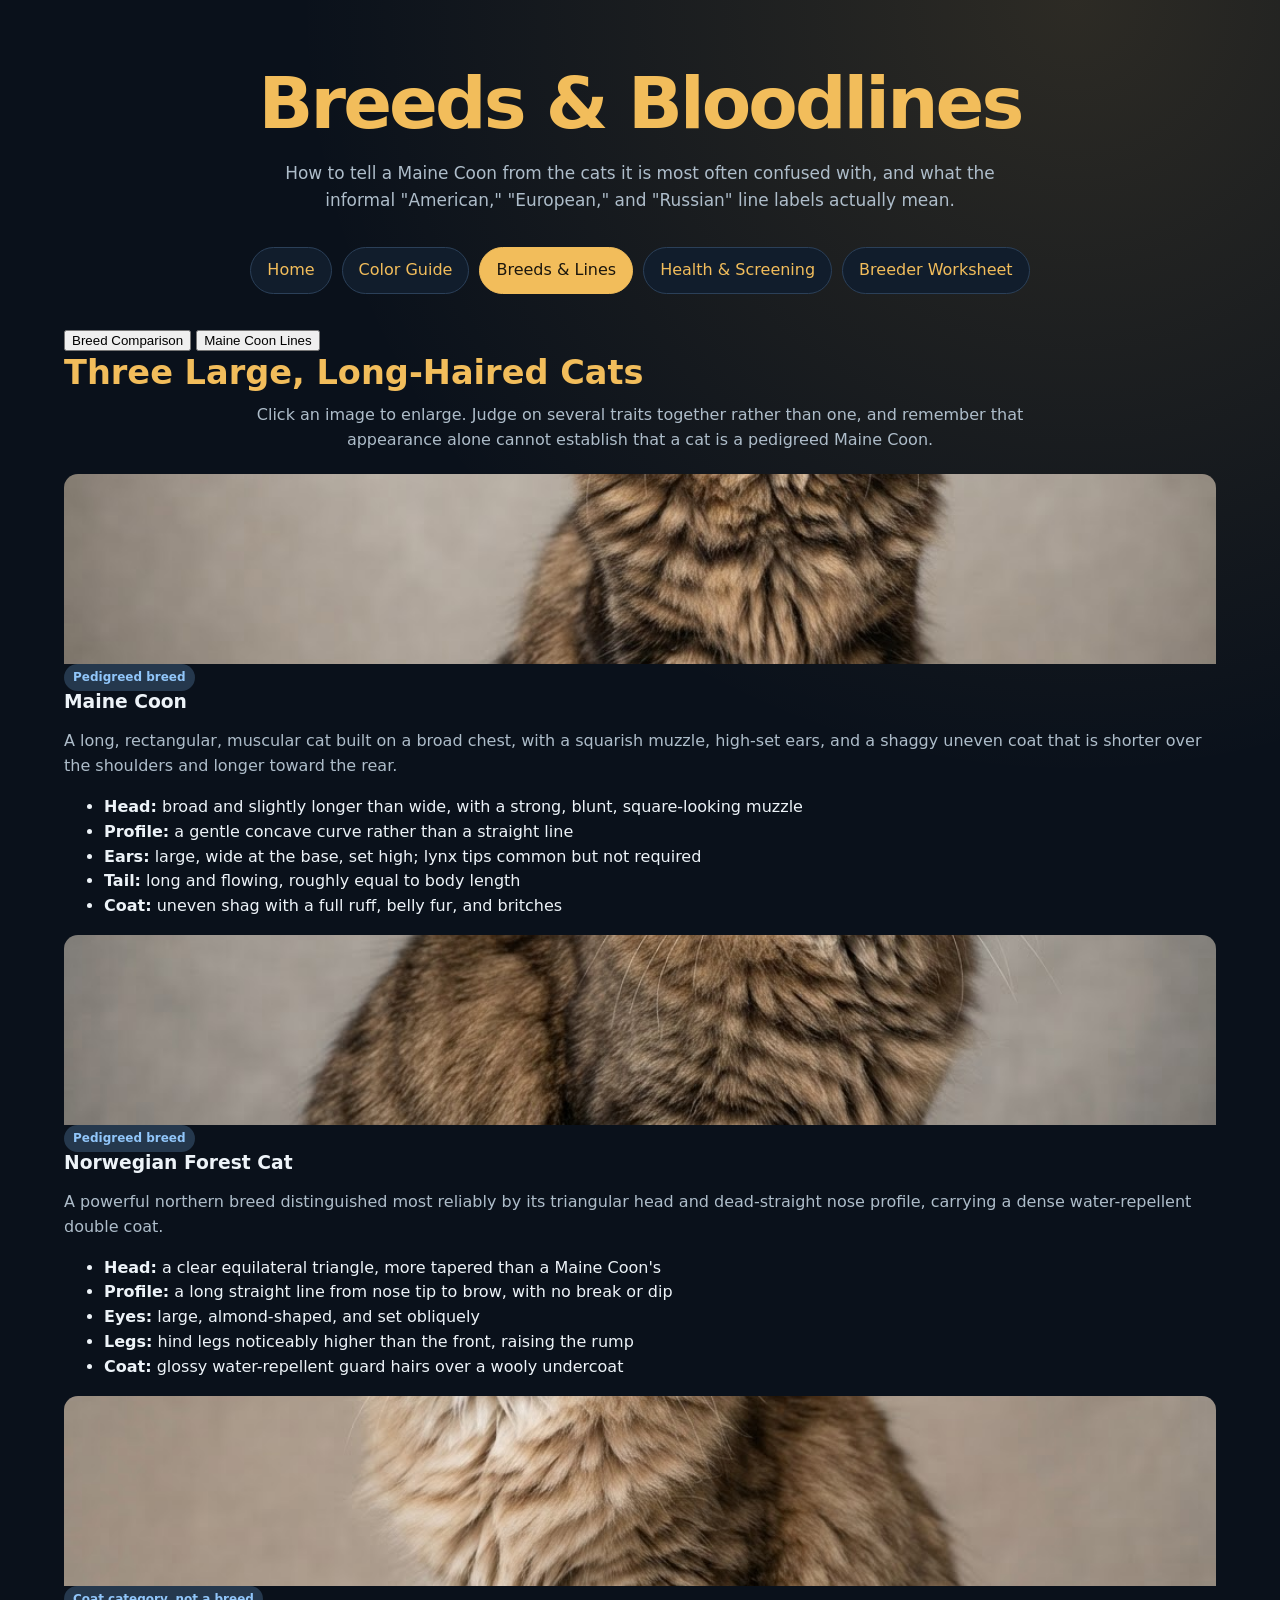
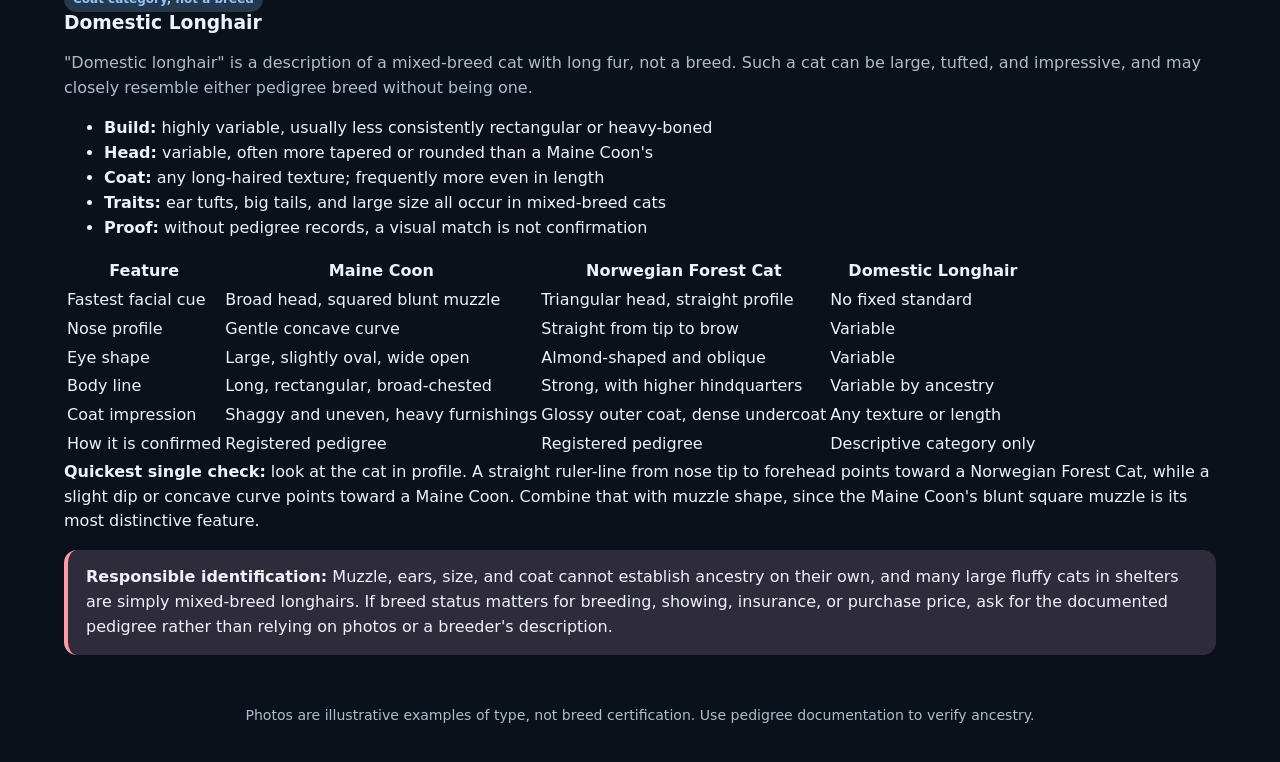
==== commit ebe1416f: "Make image thumbnails expandable" ====
--- a/breeds.html
+++ b/breeds.html
@@ -35,7 +35,7 @@
 
   <div class="cards">
     <article class="card">
-      <img class="thumb zoom" src="/maine-coon-brown-tabby.png" alt="Maine Coon compared with a Norwegian Forest Cat and a domestic longhair" loading="lazy">
+      <img class="thumb zoom" src="/maine-coon-brown-tabby.png" alt="Maine Coon thumbnail. Click to enlarge for comparison." loading="lazy">
       <div class="body">
         <span class="badge">Pedigreed breed</span>
         <h3>Maine Coon</h3>
--- a/styles.css
+++ b/styles.css
@@ -57,6 +57,16 @@
 .color-option { display: grid; gap: 8px; text-align: left; border: 1px solid var(--line); border-radius: 16px; background: var(--surface); color: var(--text); padding: 15px; cursor: pointer; transition: transform .2s, border-color .2s; }
 .color-option:hover, .color-option.selected { border-color: var(--brand); transform: translateY(-3px); }
 .color-option span:last-child { color: var(--muted); font-size: .9rem; }
+.thumb { display: block; width: 100%; height: 190px; object-fit: cover; border-radius: 14px 14px 0 0; cursor: zoom-in; transition: transform .2s, filter .2s; }
+.thumb:hover, .thumb:focus-visible { filter: brightness(1.06); }
+.card:has(.thumb) { overflow: hidden; }
+.card:has(.thumb):hover .thumb { transform: scale(1.02); }
+.card[data-key] { cursor: zoom-in; }
+.modal { position: fixed; inset: 0; z-index: 20; display: none; place-items: center; padding: 22px; background: rgba(5, 10, 16, .82); }
+.modal.open { display: grid; }
+.modal .inner { position: relative; width: min(920px, 100%); max-height: calc(100vh - 44px); overflow: auto; background: var(--surface); border: 1px solid var(--line); border-radius: 20px; padding: 18px; }
+.modal .inner > img { display: block; width: 100%; max-height: 78vh; object-fit: contain; border-radius: 14px; background: var(--bg); }
+.modal .close { position: absolute; top: 10px; right: 10px; z-index: 1; width: 38px; height: 38px; border: 1px solid var(--line); border-radius: 50%; background: var(--surface); color: var(--text); font-size: 1.5rem; cursor: pointer; }
 .swatch { height: 66px; border-radius: 11px; border: 1px solid var(--line); display: block; }
 .type-cards, .health-priorities { display: grid; grid-template-columns: repeat(2, 1fr); gap: 18px; margin: 22px 0 38px; }
 .type-card, .priority-card, .breeder-card, .selected-card, .email-draft-box, .search-form, .vet-timeline { background: var(--surface); border: 1px solid var(--line); border-radius: 18px; padding: 22px; box-shadow: 0 12px 28px var(--shadow); }
